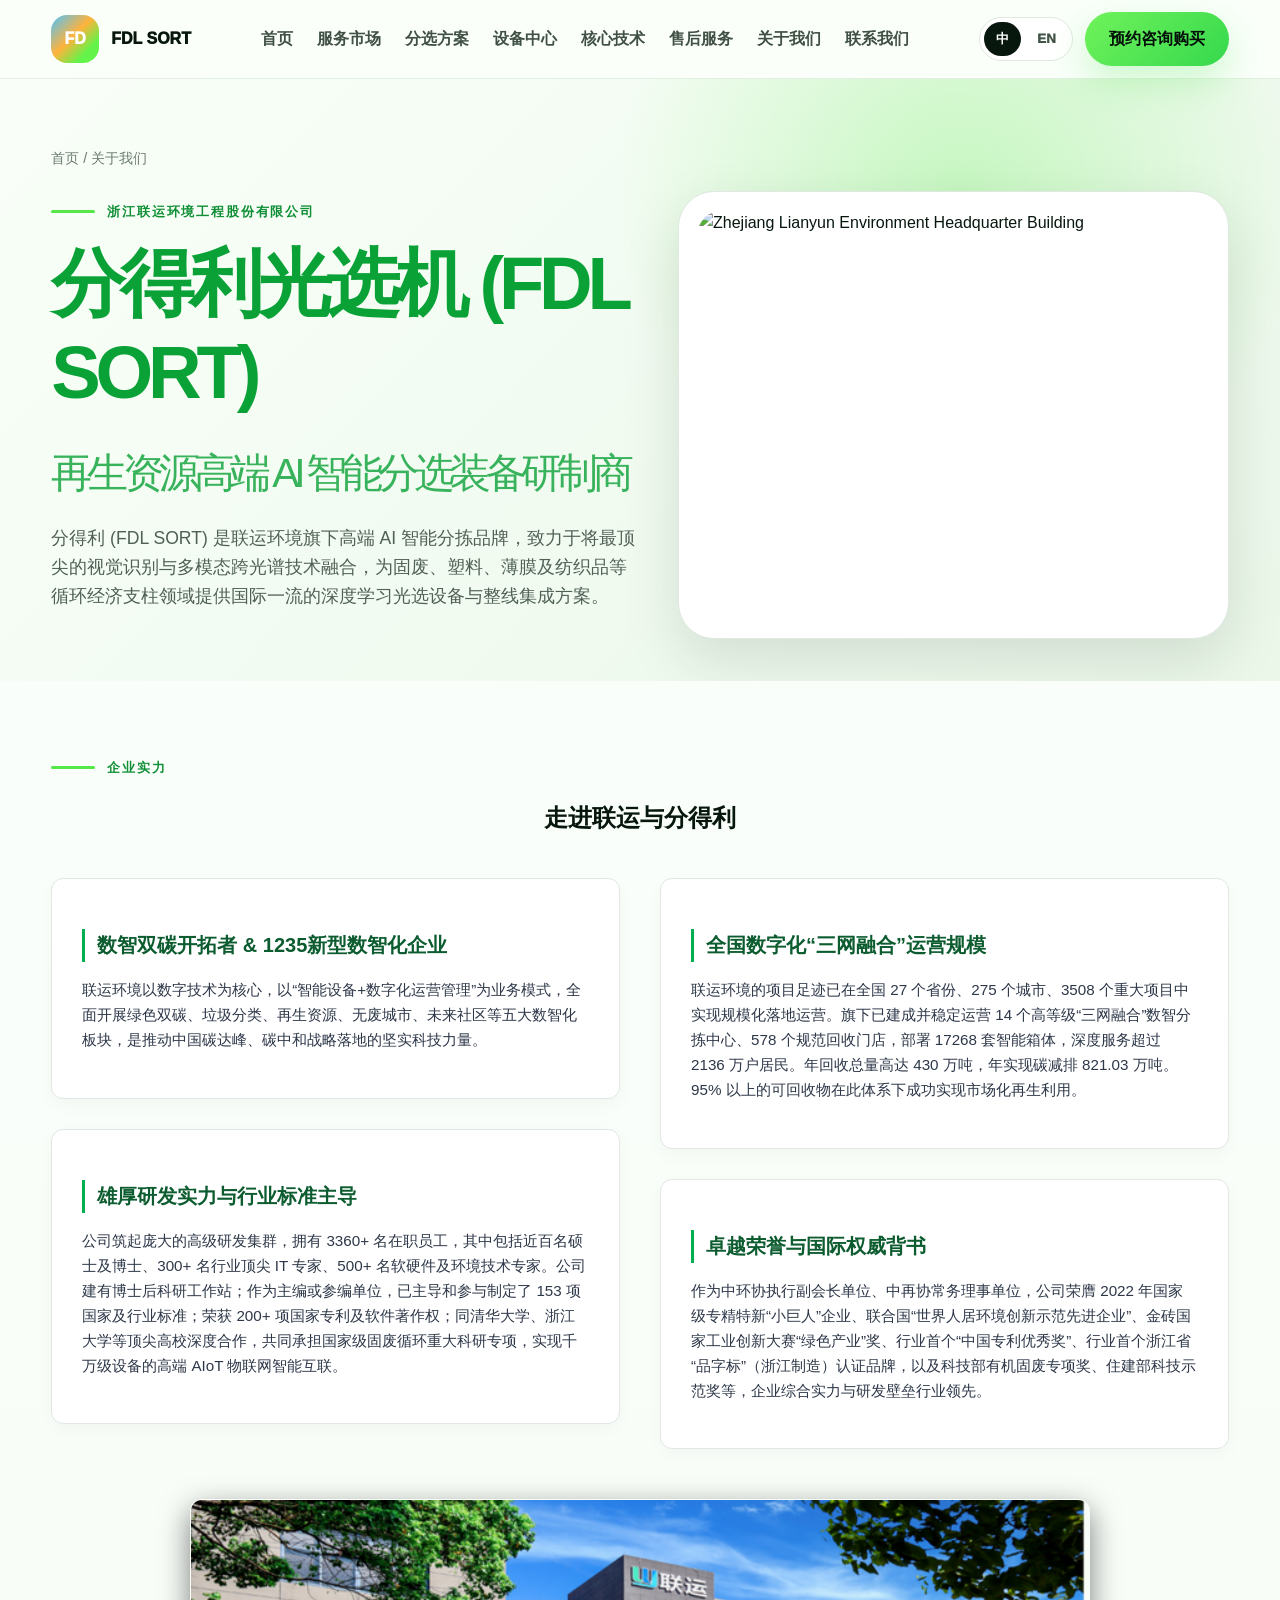
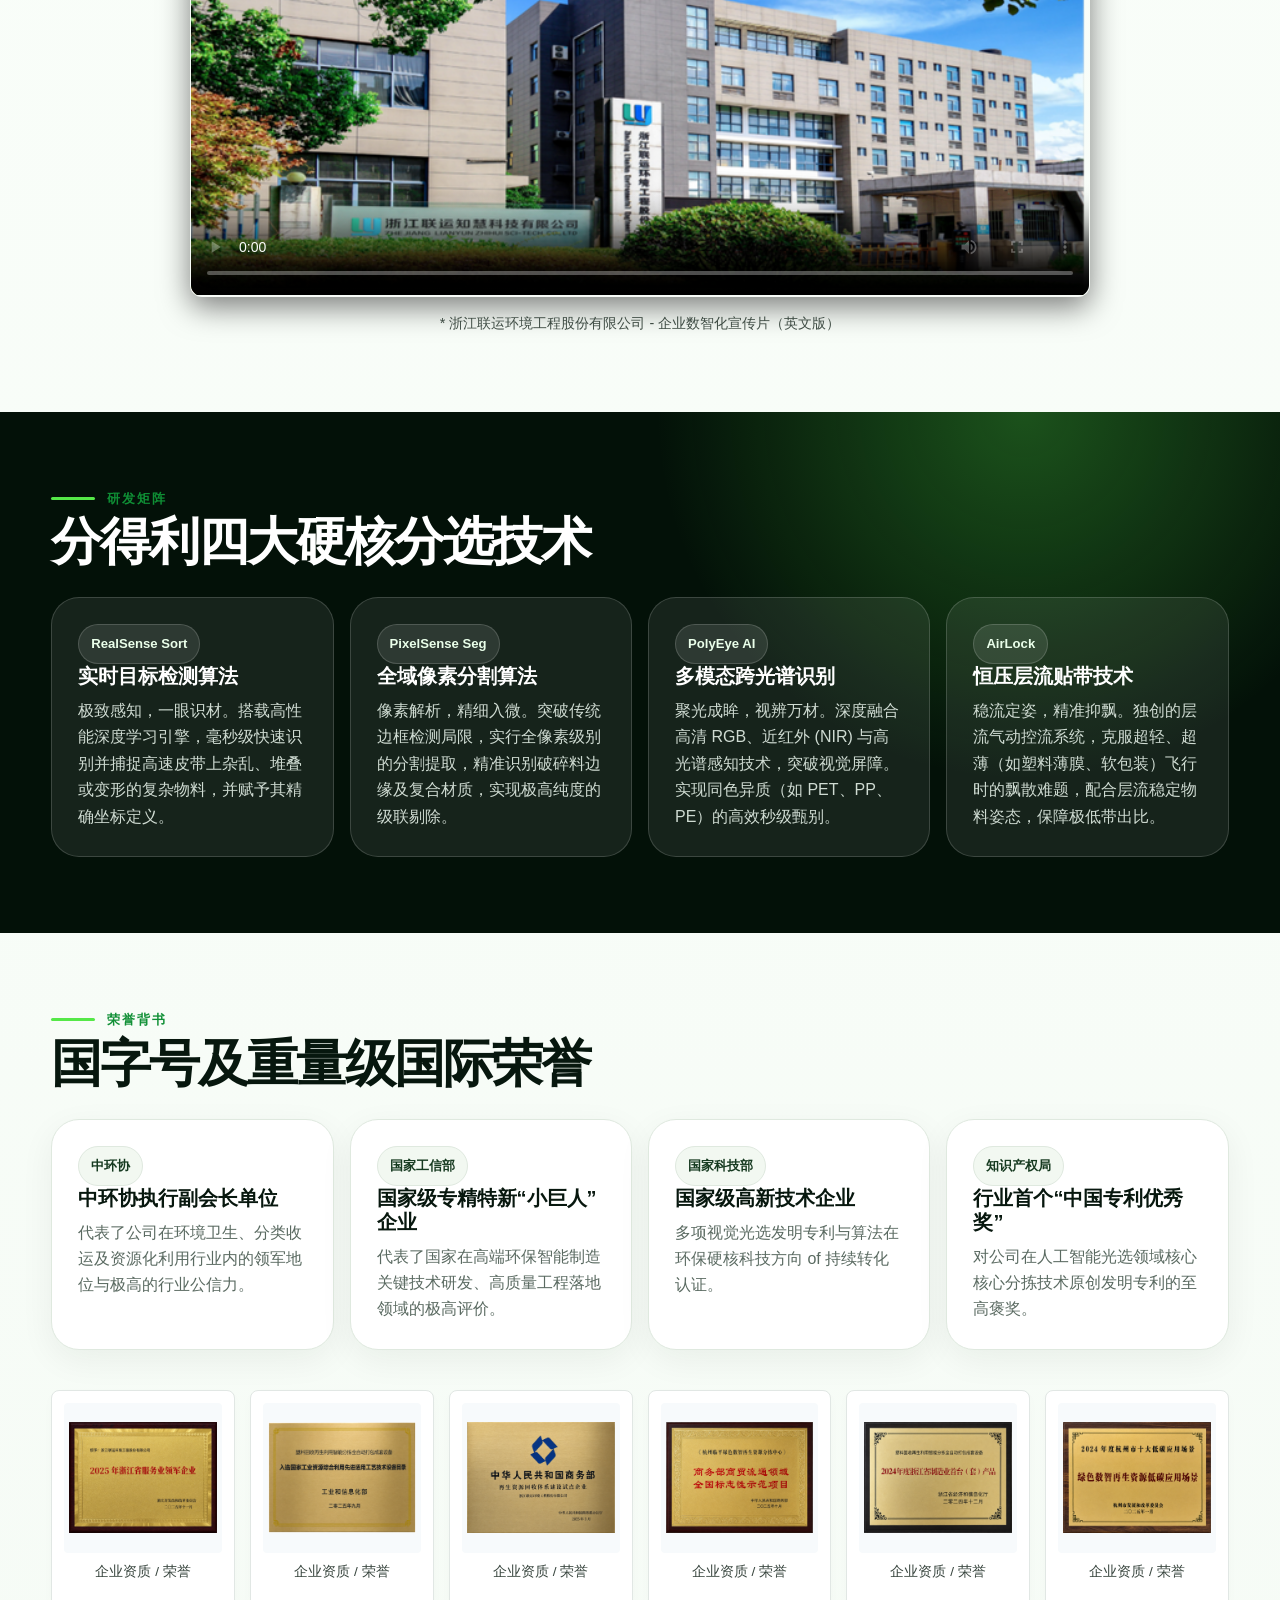
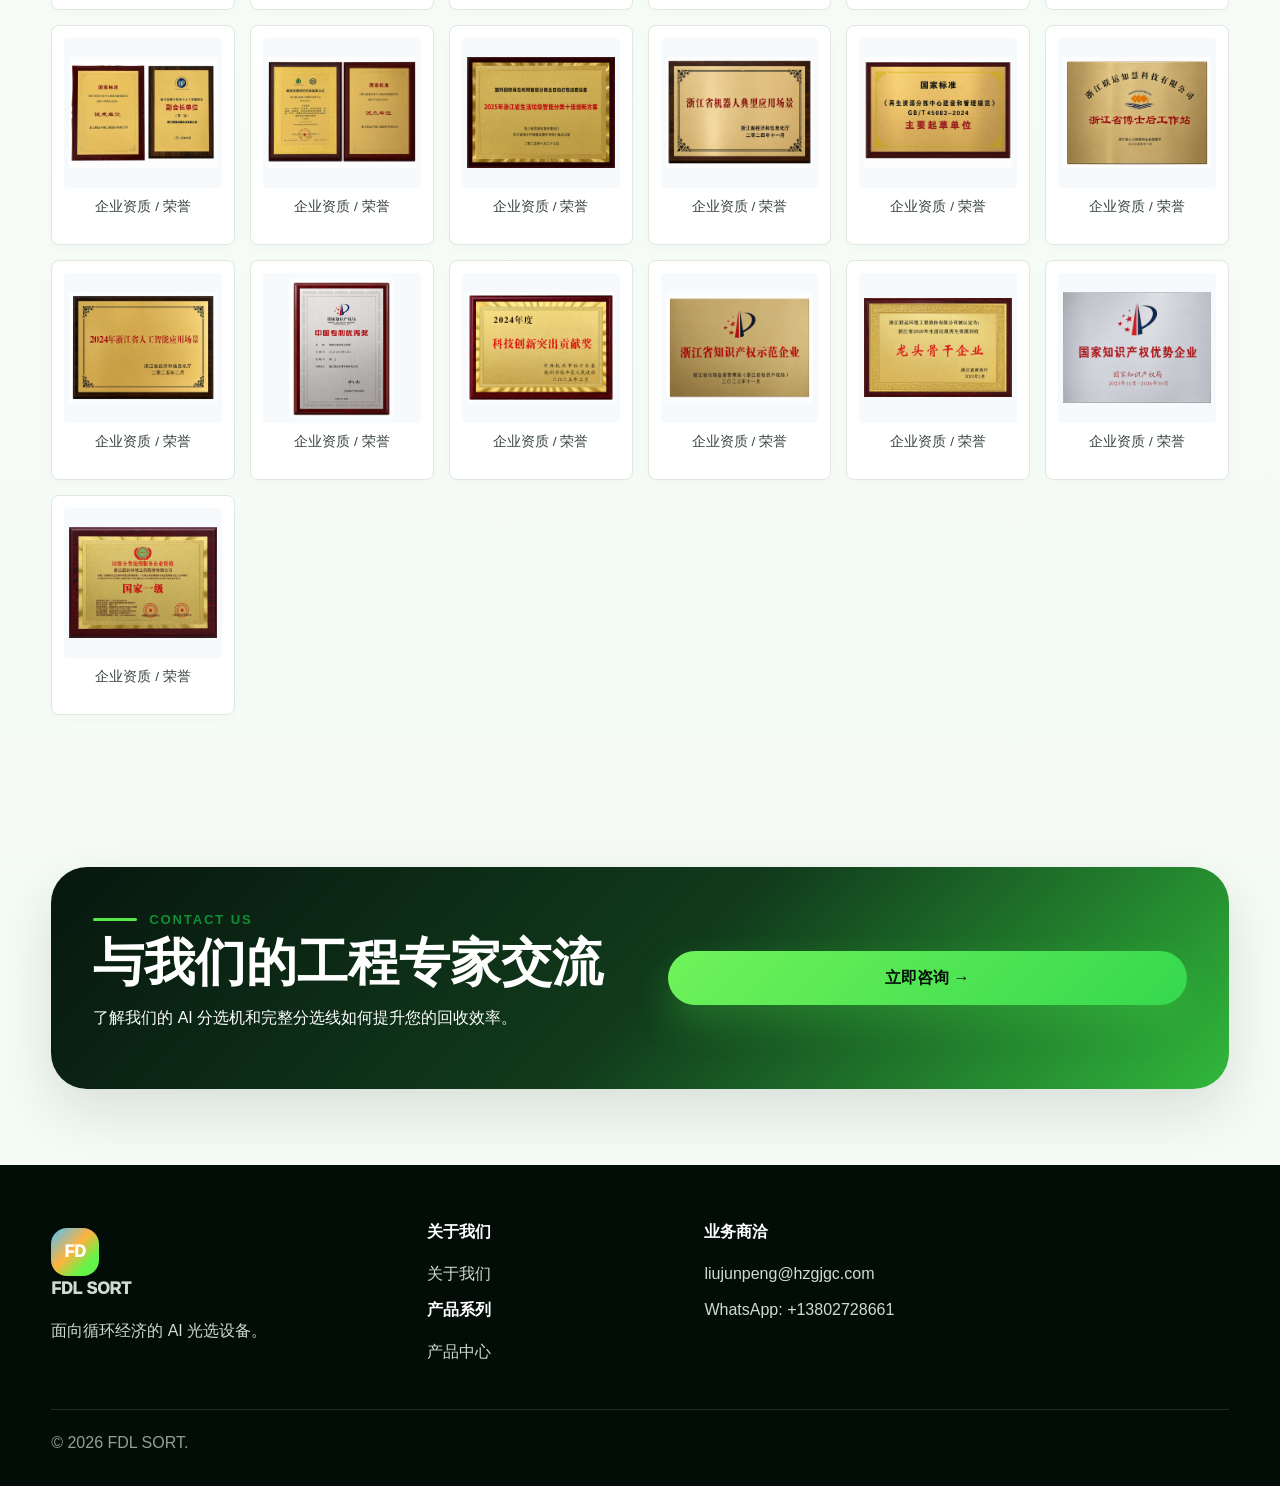
==== about/index.html @ ff494936 "fix: resolve duplicate elements and completely clean up old _MG_ jpeg medal tags in about page" ====
<!doctype html>
<html lang="zh-CN">
<head>
  <meta charset="utf-8">
  <meta name="viewport" content="width=device-width,initial-scale=1">
  <title>About Us | FDL SORT - Zhejiang Lianyun Environment Engineering Co., Ltd.</title>
  <meta name="description" content="Zhejiang Lianyun Environment Engineering Co., Ltd. (FDL SORT) is a National 'Little Giant' enterprise and a pioneer in digital carbon neutrality, providing premium B2B AI-powered optical sorting solutions.">
  <link rel="canonical" href="https://www.fdlsorterai.com/about/index.html">
  <meta property="og:title" content="About Us | FDL SORT - Lianyun Environment">
  <meta property="og:description" content="A pioneer in digital carbon neutrality and B2B industrial AI sorting equipment.">
  <link rel="stylesheet" href="../assets/css/fdl-products.css">
  
  <!-- JSON-LD Organization Schema -->
  <script type="application/ld+json">
  {
    "@context": "https://schema.org",
    "@type": "Organization",
    "name": "Zhejiang Lianyun Environment Engineering Co., Ltd.",
    "alternateName": "FDL SORT",
    "url": "https://www.fdlsorterai.com",
    "logo": "https://sc02.alicdn.com/kf/Aab0599ae97874d00b9bb85f86b69fee8d.png",
    "foundingDate": "2013",
    "numberOfEmployees": "3360",
    "contactPoint": {
      "@type": "ContactPoint",
      "telephone": "+13802728661",
      "contactType": "sales",
      "email": "liujunpeng@hzgjgc.com"
    }
  }
  </script>
  <style>
    /* Custom inline enhancements for medals grid and video layout within products.css */
    .medal-grid {
      display: grid;
      grid-template-columns: repeat(auto-fill, minmax(180px, 1fr));
      gap: 15px;
      margin-top: 40px;
    }
    .medal-card {
      background: #ffffff;
      border: 1px solid #e1e7e4;
      border-radius: 8px;
      padding: 12px;
      text-align: center;
      transition: transform 0.3s ease, box-shadow 0.3s ease;
      box-shadow: 0 4px 12px rgba(0,0,0,0.02);
    }
    .medal-card:hover {
      transform: scale(1.03);
      box-shadow: 0 8px 20px rgba(0,0,0,0.06);
    }
    .medal-card img {
      width: 100%;
      height: 150px;
      object-fit: contain;
      background: #f7fafc;
      border-radius: 4px;
      padding: 5px;
    }
    .video-container {
      max-width: 900px;
      margin: 40px auto 10px;
      border-radius: 12px;
      overflow: hidden;
      box-shadow: 0 10px 30px rgba(0,0,0,0.5);
      border: 1px solid rgba(255,255,255,0.1);
    }
    video {
      width: 100%;
      display: block;
    }
    .video-note {
      max-width: 900px;
      margin: 0 auto;
      text-align: center;
      font-size: 0.85em;
      opacity: 0.6;
      padding: 0 15px;
    }
  </style>
</head>
<body data-title-zh="关于我们 | FDL SORT" data-title-en="About Us | FDL SORT">
  <header class="header">
    <div class="container nav">
      <a class="logo" href="/index.html">
        <span class="logo-mark">FD</span>
        <span>FDL SORT</span>
      </a>
      <nav class="nav-links">
        <a class="i18n" href="/index.html" data-zh="首页" data-en="Home">首页</a>
        <a class="i18n" href="/index.html#markets" data-zh="服务市场" data-en="Markets">服务市场</a>
        <a class="i18n" href="/index.html#solutions" data-zh="分选方案" data-en="Solutions">分选方案</a>
        <a class="i18n" href="/products/index.html" data-zh="设备中心" data-en="Products">设备中心</a>
        <a class="i18n" href="/index.html#technology" data-zh="核心技术" data-en="Technology">核心技术</a>
        <a class="i18n" href="/index.html#services" data-zh="售后服务" data-en="Service">售后服务</a>
        <a class="i18n" href="/about/index.html" data-zh="关于我们" data-en="About Us">关于我们</a>
        <a class="i18n" href="/index.html#contact" data-zh="联系我们" data-en="Contact">联系我们</a>
      </nav>
      <div class="nav-right">
        <div class="lang-switch" aria-label="Language switch">
          <button class="lang-choice active" type="button" data-set-lang="zh">中</button>
          <button class="lang-choice" type="button" data-set-lang="en">EN</button>
        </div>
        <a class="btn i18n" href="/index.html#contact" data-zh="预约咨询购买" data-en="Request Quote">预约咨询购买</a>
      </div>
      <button class="hamburger" id="hamburger">☰</button>
    </div>
    <div id="mobilePanel" class="mobile-panel">
      <a class="i18n" href="/index.html" data-zh="首页" data-en="Home">首页</a>
      <a class="i18n" href="/products/index.html" data-zh="设备中心" data-en="Products">设备中心</a>
      <a class="i18n" href="/about/index.html" data-zh="关于我们" data-en="About Us">关于我们</a>
      <a class="i18n" href="/index.html#contact" data-zh="联系我们" data-en="Contact">联系我们</a>
    </div>
  </header>

  <main>
    <!-- Hero Area -->
    <section class="hero">
      <div class="container">
        <div class="breadcrumb i18n" data-zh="首页 / 关于我们" data-en="Home / About Us">首页 / 关于我们</div>
        <div class="hero-grid">
          <div>
            <div class="eyebrow i18n" data-zh="浙江联运环境工程股份有限公司" data-en="Zhejiang Lianyun Environment Engineering Co., Ltd.">浙江联运环境工程股份有限公司</div>
            <h1 style="line-height:1.2">
              <span class="i18n" data-zh="分得利光选机 (FDL SORT)" data-en="FDL SORT Optical Sorter">分得利光选机 (FDL SORT)</span>
              <br>
              <span style="font-size:0.55em; opacity:0.8; font-weight: 500;" class="i18n" 
                    data-zh="再生资源高端 AI 智能分选装备研制商" 
                    data-en="Premium B2B Industrial AI Optical Sorting Systems">
                    再生资源高端 AI 智能分选装备研制商
              </span>
            </h1>
            <p class="lead i18n" 
               data-zh="分得利 (FDL SORT) 是联运环境旗下高端 AI 智能分拣品牌，致力于将最顶尖的视觉识别与多模态跨光谱技术融合，为固废、塑料、薄膜及纺织品等循环经济支柱领域提供国际一流的深度学习光选设备与整线集成方案。" 
               data-en="FDL SORT is the premium B2B AI sorting brand under Lianyun Environment, fusing state-of-the-art computer vision, multi-spectral sensing, and deep learning algorithms to provide world-class optical sorting equipment and turnkey integration solutions for plastics, film, textiles and MSW streams.">
               分得利 (FDL SORT) 是联运环境旗下高端 AI 智能分拣品牌，致力于将最顶尖的视觉识别与多模态跨光谱技术融合，为固废、塑料、薄膜及纺织品等循环经济支柱领域提供国际一流的深度学习光选设备与整线集成方案。
            </p>
          </div>
          <div class="hero-media">
            <div class="hero-media-card">
              <img class="product-contain" src="../assets/img/about/lianyun-main.jpg" alt="Zhejiang Lianyun Environment Headquarter Building">
            </div>
          </div>
        </div>
      </div>
    </section>

    <!-- Company Profile (企业简介) -->
    <section class="section">
      <div class="container">
        <div class="section-head" style="text-align: center; margin-bottom: 40px;">
          <div class="eyebrow i18n" data-zh="企业实力" data-en="Corporate Strength">企业实力</div>
          <h2 class="i18n" data-zh="走进联运与分得利" data-en="About Lianyun & FDL SORT">走进联运与分得利</h2>
        </div>

        <!-- Rich Content Dual-Column Grid -->
        <div style="display: grid; grid-template-columns: repeat(auto-fit, minmax(340px, 1fr)); gap: 40px; margin-bottom: 50px;">
          <!-- Left Column -->
          <div style="display: flex; flex-direction: column; gap: 30px;">
            <div style="background: #ffffff; border: 1px solid #e1e7e4; padding: 30px; border-radius: 12px; box-shadow: 0 6px 18px rgba(0, 0, 0, 0.03);">
              <h3 class="i18n" style="color: #0c5c30; font-weight: 700; margin-bottom: 12px; font-size: 1.25em; border-left: 3px solid #00b050; padding-left: 12px;" 
                  data-zh="数智双碳开拓者 & 1235新型数智化企业" 
                  data-en="Pioneer in Digital Carbon Neutrality & 1235 Model">
                  数智双碳开拓者 & 1235新型数智化企业
              </h3>
              <p class="i18n" style="font-size: 0.95em; line-height: 1.65; color: #2d3748;"
                 data-zh="联运环境以数字技术为核心，以“智能设备+数字化运营管理”为业务模式，全面开展绿色双碳、垃圾分类、再生资源、无废城市、未来社区等五大数智化板块，是推动中国碳达峰、碳中和战略落地的坚实科技力量。"
                 data-en="By integrating 'intelligent hardware + digital operations,' we drive five core business sectors: green carbon solutions, waste classification, renewable resources, zero-waste cities, and future neighborhoods. FDL SORT is a robust technological force pushing dual-carbon goals into reality.">
                 联运环境以数字技术为核心，以“智能设备+数字化运营管理”为业务模式，全面开展绿色双碳、垃圾分类、再生资源、无废城市、未来社区等五大数智化板块，是推动中国碳达峰、碳中和战略落地的坚实科技力量。
              </p>
            </div>
            
            <div style="background: #ffffff; border: 1px solid #e1e7e4; padding: 30px; border-radius: 12px; box-shadow: 0 6px 18px rgba(0, 0, 0, 0.03);">
              <h3 class="i18n" style="color: #0c5c30; font-weight: 700; margin-bottom: 12px; font-size: 1.25em; border-left: 3px solid #00b050; padding-left: 12px;" 
                  data-zh="雄厚研发实力与行业标准主导" 
                  data-en="World-Class R&D & Standardization Leader">
                  雄厚研发实力与行业标准主导
              </h3>
              <p class="i18n" style="font-size: 0.95em; line-height: 1.65; color: #2d3748;"
                 data-zh="公司筑起庞大的高级研发集群，拥有 3360+ 名在职员工，其中包括近百名硕士及博士、300+ 名行业顶尖 IT 专家、500+ 名软硬件及环境技术专家。公司建有博士后科研工作站；作为主编或参编单位，已主导和参与制定了 153 项国家及行业标准；荣获 200+ 项国家专利及软件著作权；同清华大学、浙江大学等顶尖高校深度合作，共同承担国家级固废循环重大科研专项，实现千万级设备的高端 AIoT 物联网智能互联。"
                 data-en="Empowered by a workforce of 3360+ employees—including nearly 100 master's/Ph.D. researchers, 300+ IT software specialists, and 500+ technical engineers. We host a prestigious Postdoctoral Research Station, have led the formulation of 153 national and industrial standards, and own 200+ patents and software copyrights. Collaborating closely with Tsinghua and Zhejiang University, we undertake massive national solid waste research projects, securing real-time AIoT cloud connection for tens of millions of industrial devices.">
                 公司筑起庞大的高级研发集群，拥有 3360+ 名在职员工，其中包括近百名硕士及博士、300+ 名行业顶尖 IT 专家、500+ 名软硬件及环境技术专家。公司建有博士后科研工作站；作为主编或参编单位，已主导和参与制定了 153 项国家及行业标准；荣获 200+ 项国家专利及软件著作权；同清华大学、浙江大学等顶尖高校深度合作，共同承担国家级固废循环重大科研专项，实现千万级设备的高端 AIoT 物联网智能互联。
              </p>
            </div>
          </div>

          <!-- Right Column -->
          <div style="display: flex; flex-direction: column; gap: 30px;">
            <div style="background: #ffffff; border: 1px solid #e1e7e4; padding: 30px; border-radius: 12px; box-shadow: 0 6px 18px rgba(0, 0, 0, 0.03);">
              <h3 class="i18n" style="color: #0c5c30; font-weight: 700; margin-bottom: 12px; font-size: 1.25em; border-left: 3px solid #00b050; padding-left: 12px;" 
                  data-zh="全国数字化“三网融合”运营规模" 
                  data-en="Massive 'Three-Way Fusion' Operations">
                  全国数字化“三网融合”运营规模
              </h3>
              <p class="i18n" style="font-size: 0.95em; line-height: 1.65; color: #2d3748;"
                 data-zh="联运环境的项目足迹已在全国 27 个省份、275 个城市、3508 个重大项目中实现规模化落地运营。旗下已建成并稳定运营 14 个高等级“三网融合”数智分拣中心、578 个规范回收门店，部署 17268 套智能箱体，深度服务超过 2136 万户居民。年回收总量高达 430 万吨，年实现碳减排 821.03 万吨。95% 以上的可回收物在此体系下成功实现市场化再生利用."
                 data-en="Our projects span 27 provinces, 275 cities, and 3508 successful deployments nationwide. We operate 14 high-capacity digital 'three-way fusion' sorting centers, 578 standardized recycling stations, and 17,268 smart bins, serving over 21.36 million households. With an annual recovery capacity of 4.3 million tons, we achieve 8.21 million tons of CO2 emissions reduction yearly. Over 95% of recyclables in our system successfully enter market-driven circular processing.">
                 联运环境的项目足迹已在全国 27 个省份、275 个城市、3508 个重大项目中实现规模化落地运营。旗下已建成并稳定运营 14 个高等级“三网融合”数智分拣中心、578 个规范回收门店，部署 17268 套智能箱体，深度服务超过 2136 万户居民。年回收总量高达 430 万吨，年实现碳减排 821.03 万吨。95% 以上的可回收物在此体系下成功实现市场化再生利用。
              </p>
            </div>
            
            <div style="background: #ffffff; border: 1px solid #e1e7e4; padding: 30px; border-radius: 12px; box-shadow: 0 6px 18px rgba(0, 0, 0, 0.03);">
              <h3 class="i18n" style="color: #0c5c30; font-weight: 700; margin-bottom: 12px; font-size: 1.25em; border-left: 3px solid #00b050; padding-left: 12px;" 
                  data-zh="卓越荣誉与国际权威背书" 
                  data-en="Elite Qualifications & Global Recognition">
                  卓越荣誉与国际权威背书
              </h3>
              <p class="i18n" style="font-size: 0.95em; line-height: 1.65; color: #2d3748;"
                 data-zh="作为中环协执行副会长单位、中再协常务理事单位，公司荣膺 2022 年国家级专精特新“小巨人”企业、联合国“世界人居环境创新示范先进企业”、金砖国家工业创新大赛“绿色产业”奖、行业首个“中国专利优秀奖”、行业首个浙江省“品字标”（浙江制造）认证品牌，以及科技部有机固废专项奖、住建部科技示范奖等，企业综合实力与研发壁垒行业领先。"
                 data-en="Serving as Executive Vice President Unit of China Association of Urban Environmental Sanitation (CAUES) and Standing Director Unit of China National Resources Recycling Association (CRRA). Our achievements are recognized globally: National-level 'Little Giant' enterprise, UN World Habitat Award, BRICS Industrial Innovation Award (Green Industry), CNIPA's China Patent Excellence Award, Zhejiang 'Pin' Brand Certification, MOST Organic Waste Special Award, and MOHURD Sci-Tech Demonstration Award.">
                 作为中环协执行副会长单位、中再协常务理事单位，公司荣膺 2022 年国家级专精特新“小巨人”企业、联合国“世界人居环境创新示范先进企业”、金砖国家工业创新大赛“绿色产业”奖、行业首个“中国专利优秀奖”、行业首个浙江省“品字标”（浙江制造）认证品牌，以及科技部有机固废专项奖、住建部科技示范奖等，企业综合实力与研发壁垒行业领先。
              </p>
            </div>
          </div>
        </div>

        <!-- Corporate Video Block -->
        <div class="video-container">
          <video id="promoVideo" controls poster="../assets/img/about/lianyun-building.png">
            <source src="https://pub-fdde593068c545e889a0589a2160548f.r2.dev/promo.mp4.mp4" type="video/mp4">
            Your browser does not support the video tag.
          </video>
        </div>
        <p class="video-note i18n" 
           style="text-align: center; margin-top: 15px; font-size: 0.9em; opacity: 0.75;"
           data-zh="* 浙江联运环境工程股份有限公司 - 企业数智化宣传片（英文版）" 
           data-en="* Zhejiang Lianyun Environment Engineering Co., Ltd. - Corporate Digital Promo Video (English)">
           * 浙江联运环境工程股份有限公司 - 企业数智化宣传片（英文版）
        </p>
      </div>
    </section>

    <!-- Core Technologies (核心技术优势) -->
    <section class="section dark-band">
      <div class="container">
        <div class="section-title">
          <div>
            <div class="eyebrow i18n" data-zh="研发矩阵" data-en="R&D Advantage">研发矩阵</div>
            <h2 class="i18n" data-zh="分得利四大硬核分选技术" data-en="FDL SORT Four Core Technologies">分得利四大硬核分选技术</h2>
          </div>
        </div>

        <div class="grid-4">
          <div class="card">
            <div class="pill">RealSense Sort</div>
            <h3 class="i18n" data-zh="实时目标检测算法" data-en="Real-time Detection">实时目标检测算法</h3>
            <p class="i18n" 
               data-zh="极致感知，一眼识材。搭载高性能深度学习引擎，毫秒级快速识别并捕捉高速皮带上杂乱、堆叠或变形的复杂物料，并赋予其精确坐标定义。" 
               data-en="Perception to the limit, identify materials at first sight. Driven by a high-performance deep learning engine, it identifies cluttered, stacked or heavily deformed objects on high-speed belts in milliseconds.">
               极致感知，一眼识材。搭载高性能深度学习引擎，毫秒级快速识别并捕捉高速皮带上杂乱、堆叠或变形的复杂物料，并赋予其精确坐标定义。
            </p>
          </div>

          <div class="card">
            <div class="pill">PixelSense Seg</div>
            <h3 class="i18n" data-zh="全域像素分割算法" data-en="Pixel-level Segmentation">全域像素分割算法</h3>
            <p class="i18n" 
               data-zh="像素解析，精细入微。突破传统边框检测局限，实行全像素级别的分割提取，精准识别破碎料边缘及复合材质，实现极高纯度的级联剔除。" 
               data-en="Precision down to pixels, incredibly detailed. Going beyond simple box-detections to implement pixel-level segmentation, capturing precise boundaries of flakes and multi-layered items for ultra-high purity.">
               像素解析，精细入微。突破传统边框检测局限，实行全像素级别的分割提取，精准识别破碎料边缘及复合材质，实现极高纯度的级联剔除。
            </p>
          </div>

          <div class="card">
            <div class="pill">PolyEye AI</div>
            <h3 class="i18n" data-zh="多模态跨光谱识别" data-en="Multi-spectral Fusion">多模态跨光谱识别</h3>
            <p class="i18n" 
               data-zh="聚光成眸，视辨万材。深度融合高清 RGB、近红外 (NIR) 与高光谱感知技术，突破视觉屏障。实现同色异质（如 PET、PP、PE）的高效秒级甄别。" 
               data-en="Lens to eyes, classify everything. Fusing high-res RGB, NIR, and hyperspectral imaging to see beyond the visible spectrum. Reliably separating materials of identical color but different polymers in seconds.">
               聚光成眸，视辨万材。深度融合高清 RGB、近红外 (NIR) 与高光谱感知技术，突破视觉屏障。实现同色异质（如 PET、PP、PE）的高效秒级甄别。
            </p>
          </div>

          <div class="card">
            <div class="pill">AirLock</div>
            <h3 class="i18n" data-zh="恒压层流贴带技术" data-en="Laminar Flow Stabilization">恒压层流贴带技术</h3>
            <p class="i18n" 
               data-zh="稳流定姿，精准抑飘。独创的层流气动控流系统，克服超轻、超薄（如塑料薄膜、软包装）飞行时的飘散难题，配合层流稳定物料姿态，保障极低带出比。" 
               data-en="Stable flow, precise ejection. Our patented aerodynamic airflow control overcomes the drift challenges of ultra-light, ultra-thin flexible polyolefins and films, maintaining an incredibly low carry-over ratio.">
               稳流定姿，精准抑飘。独创的层流气动控流系统，克服超轻、超薄（如塑料薄膜、软包装）飞行时的飘散难题，配合层流稳定物料姿态，保障极低带出比。
            </p>
          </div>
        </div>
      </div>
    </section>

    <!-- Awards & Honors (荣誉资质) -->
    <section class="section">
      <div class="container">
        <div class="section-title">
          <div>
            <div class="eyebrow i18n" data-zh="荣誉背书" data-en="Credentials">荣誉背书</div>
            <h2 class="i18n" data-zh="国字号及重量级国际荣誉" data-en="Key Honors & International Recognition">国字号及重量级国际荣誉</h2>
          </div>
        </div>

        <div class="grid-4">
          <div class="card">
            <div class="pill i18n" data-zh="中环协" data-en="CAUES">中环协</div>
            <h3 class="i18n" data-zh="中环协执行副会长单位" data-en="Executive Vice President Unit of CAUES">中环协执行副会长单位</h3>
            <p class="i18n" 
               data-zh="代表了公司在环境卫生、分类收运及资源化利用行业内的领军地位与极高的行业公信力。" 
               data-en="Standing as the Executive Vice President of the China Association of Urban Environmental Sanitation (CAUES), proving our absolute leadership in the environmental industry.">
               代表了公司在环境卫生、分类收运及资源化利用行业内的领军地位与极高的行业公信力。
            </p>
          </div>

          <div class="card">
            <div class="pill i18n" data-zh="国家工信部" data-en="Ministry of Industry (MIIT)">国家工信部</div>
            <h3 class="i18n" data-zh="国家级专精特新“小巨人”企业" data-en="National 'Little Giant' Enterprise">国家级专精特新“小巨人”企业</h3>
            <p class="i18n" data-zh="代表了国家在高端环保智能制造关键技术研发、高质量工程落地领域的极高评价。" data-en="A highly regarded national accolade signifying leadership in R&D and high-quality industrial manufacturing.">代表了国家在高端环保智能制造关键技术研发、高质量工程落地领域的极高评价。</p>
          </div>

          <div class="card">
            <div class="pill i18n" data-zh="国家科技部" data-en="Ministry of Science (MOST)">国家科技部</div>
            <h3 class="i18n" data-zh="国家级高新技术企业" data-en="National High-tech Enterprise">国家级高新技术企业</h3>
            <p class="i18n" data-zh="多项视觉光选发明专利与算法在环保硬核科技方向 of 持续转化认证。" data-en="Awarded for continuous technological conversion of several visual sorting and algorithmic patents.">多项视觉光选发明专利与算法在环保硬核科技方向 of 持续转化认证。</p>
          </div>

          <div class="card">
            <div class="pill i18n" data-zh="知识产权局" data-en="CNIPA">知识产权局</div>
            <h3 class="i18n" data-zh="行业首个“中国专利优秀奖”" data-en="China Patent Excellence Award">行业首个“中国专利优秀奖”</h3>
            <p class="i18n" data-zh="对公司在人工智能光选领域核心核心分拣技术原创发明专利的至高褒奖。" data-en="The first in the sorting industry to receive this national patent award, honoring core invention patents.">对公司在人工智能光选领域核心核心分拣技术原创发明专利的至高褒奖。</p>
          </div>
        </div>

        <!-- Real Medal Pictures Showcase -->
        <div class="medal-grid">
          <div class="medal-card">
            <img src="../assets/img/about/medals/medal-1.png" alt="FDL SORT Patent - 1">
            <p class="i18n" style="font-size:0.85em; margin-top:8px; opacity: 0.8;" data-zh="企业资质 / 荣誉" data-en="Patent & Honors">企业资质 / 荣誉</p>
          </div>
          <div class="medal-card">
            <img src="../assets/img/about/medals/medal-2.png" alt="FDL SORT Patent - 2">
            <p class="i18n" style="font-size:0.85em; margin-top:8px; opacity: 0.8;" data-zh="企业资质 / 荣誉" data-en="Patent & Honors">企业资质 / 荣誉</p>
          </div>
          <div class="medal-card">
            <img src="../assets/img/about/medals/medal-3.png" alt="FDL SORT Patent - 3">
            <p class="i18n" style="font-size:0.85em; margin-top:8px; opacity: 0.8;" data-zh="企业资质 / 荣誉" data-en="Patent & Honors">企业资质 / 荣誉</p>
          </div>
          <div class="medal-card">
            <img src="../assets/img/about/medals/medal-4.png" alt="FDL SORT Patent - 4">
            <p class="i18n" style="font-size:0.85em; margin-top:8px; opacity: 0.8;" data-zh="企业资质 / 荣誉" data-en="Patent & Honors">企业资质 / 荣誉</p>
          </div>
          <div class="medal-card">
            <img src="../assets/img/about/medals/medal-5.png" alt="FDL SORT Patent - 5">
            <p class="i18n" style="font-size:0.85em; margin-top:8px; opacity: 0.8;" data-zh="企业资质 / 荣誉" data-en="Patent & Honors">企业资质 / 荣誉</p>
          </div>
          <div class="medal-card">
            <img src="../assets/img/about/medals/medal-6.png" alt="FDL SORT Patent - 6">
            <p class="i18n" style="font-size:0.85em; margin-top:8px; opacity: 0.8;" data-zh="企业资质 / 荣誉" data-en="Patent & Honors">企业资质 / 荣誉</p>
          </div>
          <div class="medal-card">
            <img src="../assets/img/about/medals/medal-7.png" alt="FDL SORT Patent - 7">
            <p class="i18n" style="font-size:0.85em; margin-top:8px; opacity: 0.8;" data-zh="企业资质 / 荣誉" data-en="Patent & Honors">企业资质 / 荣誉</p>
          </div>
          <div class="medal-card">
            <img src="../assets/img/about/medals/medal-8.png" alt="FDL SORT Patent - 8">
            <p class="i18n" style="font-size:0.85em; margin-top:8px; opacity: 0.8;" data-zh="企业资质 / 荣誉" data-en="Patent & Honors">企业资质 / 荣誉</p>
          </div>
          <div class="medal-card">
            <img src="../assets/img/about/medals/medal-9.png" alt="FDL SORT Patent - 9">
            <p class="i18n" style="font-size:0.85em; margin-top:8px; opacity: 0.8;" data-zh="企业资质 / 荣誉" data-en="Patent & Honors">企业资质 / 荣誉</p>
          </div>
          <div class="medal-card">
            <img src="../assets/img/about/medals/medal-10.png" alt="FDL SORT Patent - 10">
            <p class="i18n" style="font-size:0.85em; margin-top:8px; opacity: 0.8;" data-zh="企业资质 / 荣誉" data-en="Patent & Honors">企业资质 / 荣誉</p>
          </div>
          <div class="medal-card">
            <img src="../assets/img/about/medals/medal-11.png" alt="FDL SORT Patent - 11">
            <p class="i18n" style="font-size:0.85em; margin-top:8px; opacity: 0.8;" data-zh="企业资质 / 荣誉" data-en="Patent & Honors">企业资质 / 荣誉</p>
          </div>
          <div class="medal-card">
            <img src="../assets/img/about/medals/medal-12.png" alt="FDL SORT Patent - 12">
            <p class="i18n" style="font-size:0.85em; margin-top:8px; opacity: 0.8;" data-zh="企业资质 / 荣誉" data-en="Patent & Honors">企业资质 / 荣誉</p>
          </div>
          <div class="medal-card">
            <img src="../assets/img/about/medals/medal-13.png" alt="FDL SORT Patent - 13">
            <p class="i18n" style="font-size:0.85em; margin-top:8px; opacity: 0.8;" data-zh="企业资质 / 荣誉" data-en="Patent & Honors">企业资质 / 荣誉</p>
          </div>
          <div class="medal-card">
            <img src="../assets/img/about/medals/medal-14.png" alt="FDL SORT Patent - 14">
            <p class="i18n" style="font-size:0.85em; margin-top:8px; opacity: 0.8;" data-zh="企业资质 / 荣誉" data-en="Patent & Honors">企业资质 / 荣誉</p>
          </div>
          <div class="medal-card">
            <img src="../assets/img/about/medals/medal-15.png" alt="FDL SORT Patent - 15">
            <p class="i18n" style="font-size:0.85em; margin-top:8px; opacity: 0.8;" data-zh="企业资质 / 荣誉" data-en="Patent & Honors">企业资质 / 荣誉</p>
          </div>
          <div class="medal-card">
            <img src="../assets/img/about/medals/medal-16.png" alt="FDL SORT Patent - 16">
            <p class="i18n" style="font-size:0.85em; margin-top:8px; opacity: 0.8;" data-zh="企业资质 / 荣誉" data-en="Patent & Honors">企业资质 / 荣誉</p>
          </div>
          <div class="medal-card">
            <img src="../assets/img/about/medals/medal-17.png" alt="FDL SORT Patent - 17">
            <p class="i18n" style="font-size:0.85em; margin-top:8px; opacity: 0.8;" data-zh="企业资质 / 荣誉" data-en="Patent & Honors">企业资质 / 荣誉</p>
          </div>
          <div class="medal-card">
            <img src="../assets/img/about/medals/medal-18.png" alt="FDL SORT Patent - 18">
            <p class="i18n" style="font-size:0.85em; margin-top:8px; opacity: 0.8;" data-zh="企业资质 / 荣誉" data-en="Patent & Honors">企业资质 / 荣誉</p>
          </div>
          <div class="medal-card">
            <img src="../assets/img/about/medals/medal-19.png" alt="FDL SORT Patent - 19">
            <p class="i18n" style="font-size:0.85em; margin-top:8px; opacity: 0.8;" data-zh="企业资质 / 荣誉" data-en="Patent & Honors">企业资质 / 荣誉</p>
          </div>
        </div>
      </div>
    </section>

    <!-- Inquiry Section -->
    <section class="section" id="inquiry">
      <div class="container">
        <div class="cta">
          <div>
            <div class="eyebrow i18n" data-zh="Contact Us" data-en="Contact Us">Contact Us</div>
            <h2 class="i18n" data-zh="与我们的工程专家交流" data-en="Talk to Our Engineering Experts">与我们的工程专家交流</h2>
            <p class="i18n" data-zh="了解我们的 AI 分选机和完整分选线如何提升您的回收效率。" data-en="Discover how our AI sorting equipment and lines can enhance your recycling efficiency.">了解我们的 AI 分选机和完整分选线如何提升您的回收效率。</p>
          </div>
          <a class="btn i18n" href="/index.html#contact" data-zh="立即咨询 →" data-en="Consult Now →" style="align-self: center;">立即咨询 →</a>
        </div>
      </div>
    </section>
  </main>

  <footer class="footer">
    <div class="container">
      <div class="footer-grid">
        <div>
          <a class="logo" href="/index.html"><span class="logo-mark">FD</span><span>FDL SORT</span></a>
          <p class="i18n" data-zh="面向循环经济的 AI 光选设备。" data-en="AI optical sorting equipment for the circular economy.">面向循环经济的 AI 光选设备。</p>
        </div>
        <div>
          <h4 class="i18n" data-zh="关于我们" data-en="About Us">关于我们</h4>
          <a class="i18n" href="/about/index.html" data-zh="关于我们" data-en="About Us">关于我们</a>
          <h4 class="i18n" data-zh="产品系列" data-en="Products">产品系列</h4>
          <a class="i18n" href="/products/index.html" data-zh="产品中心" data-en="Products">产品中心</a>
        </div>
        <div>
          <h4 class="i18n" data-zh="业务商洽" data-en="Contact">业务商洽</h4>
          <a href="mailto:liujunpeng@hzgjgc.com">liujunpeng@hzgjgc.com</a>
          <span>WhatsApp: +13802728661</span>
        </div>
      </div>
      <div class="footer-bottom">© 2026 FDL SORT.</div>
    </div>
  </footer>

  <!-- Include standard sub-page scripts for language switching and hamburger -->
  <script>
    document.addEventListener('DOMContentLoaded', () => {
      // Language Toggle
      const buttons = document.querySelectorAll('.lang-choice');
      const elements = document.querySelectorAll('.i18n');
      
      function setLanguage(lang) {
        elements.forEach(el => {
          if (el.dataset[lang]) {
            el.innerHTML = el.dataset[lang];
          }
        });
        buttons.forEach(btn => {
          btn.classList.toggle('active', btn.dataset.setLang === lang);
        });
        document.documentElement.lang = lang === 'zh' ? 'zh-CN' : 'en';
      }

      buttons.forEach(btn => {
        btn.addEventListener('click', () => setLanguage(btn.dataset.setLang));
      });

      // Hamburger Menu
      const hamburger = document.getElementById('hamburger');
      const mobilePanel = document.getElementById('mobilePanel');
      if (hamburger && mobilePanel) {
        hamburger.addEventListener('click', () => {
          mobilePanel.classList.toggle('active');
          hamburger.textContent = mobilePanel.classList.contains('active') ? '✕' : '☰';
        });
      }
    });
  </script>
</body>
</html>
---- assets/css/fdl-products.css ----
:root{
  --ink:#07170e;--muted:#5a6a61;--brand:#55e848;--brand-deep:#05351a;--brand-2:#0f8f35;--pale:#f2f8f1;--pale2:#eaf6eb;--line:#dfe9df;--card:#fff;--dark:#031108;--shadow:0 22px 58px rgba(5,32,16,.12);--radius:28px;
}
*{box-sizing:border-box}html{scroll-behavior:smooth}body{margin:0;font-family:Inter,Arial,"PingFang SC","Microsoft YaHei",sans-serif;color:var(--ink);background:linear-gradient(180deg,#fbfffb 0%,#f4faf4 100%);line-height:1.65}a{text-decoration:none;color:inherit}img{display:block;max-width:100%}.container{width:min(1180px,92vw);margin:0 auto}.eyebrow{display:flex;align-items:center;gap:12px;color:var(--brand-2);font-weight:900;letter-spacing:.14em;text-transform:uppercase;font-size:.82rem}.eyebrow:before{content:"";width:44px;height:3px;background:var(--brand);border-radius:99px}.btn{display:inline-flex;align-items:center;justify-content:center;gap:10px;border:0;border-radius:999px;padding:14px 24px;font-weight:900;background:linear-gradient(135deg,#70f35a,#35d84e);color:#031108;cursor:pointer;box-shadow:0 16px 36px rgba(75,226,71,.25);transition:.22s}.btn:hover{transform:translateY(-2px);box-shadow:0 18px 44px rgba(64,220,72,.34)}.btn.secondary{background:#fff;color:#0b2314;border:1px solid var(--line);box-shadow:none}.btn.dark{background:#06180c;color:#fff}.pill{display:inline-flex;align-items:center;border-radius:999px;background:#f2f8f1;border:1px solid var(--line);padding:8px 12px;font-weight:900;font-size:.82rem;color:#163a20}.header{position:sticky;top:0;z-index:70;background:rgba(250,255,250,.86);backdrop-filter:blur(18px);border-bottom:1px solid rgba(220,235,220,.8)}.nav{min-height:78px;display:flex;align-items:center;justify-content:space-between;gap:18px}.logo{display:flex;align-items:center;gap:12px;font-weight:950}.logo-mark{width:48px;height:48px;border-radius:16px;background:linear-gradient(135deg,#4cc2ff 0%,#ffb23c 45%,#64f348 76%);display:grid;place-items:center;color:#fff;font-weight:950}.nav-links{display:flex;align-items:center;gap:24px;font-weight:900;color:#405045}.nav-links a:hover{color:var(--brand-2)}.nav-right{display:flex;align-items:center;gap:12px}.lang{width:48px;height:48px;display:grid;place-items:center;border-radius:50%;border:1px solid var(--line);background:#fff;font-weight:900}.hamburger{display:none;border:0;background:#fff;border-radius:14px;padding:10px 13px;font-size:22px}.mobile-panel{display:none}.hero{position:relative;overflow:hidden;background:radial-gradient(circle at 75% 20%,rgba(87,237,70,.28),transparent 32%),linear-gradient(135deg,#f9fff8 0%,#eaf7e9 100%);padding:68px 0 42px}.hero-grid{display:grid;grid-template-columns:1.03fr .97fr;gap:42px;align-items:center}.breadcrumb{font-size:.9rem;color:#6b7a70;margin-bottom:20px}.hero h1{font-size:clamp(2.6rem,5.8vw,5.6rem);line-height:.9;letter-spacing:-.07em;margin:16px 0 18px}.hero h1 span{color:#0aa137}.lead{font-size:1.1rem;color:#506057;max-width:680px}.hero-actions{display:flex;gap:12px;flex-wrap:wrap;margin-top:28px}.hero-media{position:relative}.hero-media-card{background:#fff;border:1px solid var(--line);border-radius:36px;padding:18px;box-shadow:var(--shadow);overflow:hidden}.hero-media-card img{border-radius:26px;width:100%;height:410px;object-fit:cover;background:#fff}.hero-float{position:absolute;left:18px;bottom:30px;background:rgba(3,17,8,.86);color:#fff;border-radius:24px;padding:18px 20px;max-width:360px;backdrop-filter:blur(12px)}.hero-float strong{font-size:1.1rem}.quick-specs{display:grid;grid-template-columns:repeat(4,1fr);gap:14px;margin-top:34px}.quick-spec{background:#fff;border:1px solid var(--line);border-radius:24px;padding:18px;box-shadow:0 12px 34px rgba(4,30,11,.06)}.quick-spec b{display:block;font-size:1.52rem;line-height:1;color:#07170e}.quick-spec span{display:block;margin-top:8px;color:#5d6e64;font-weight:800}.section{padding:76px 0}.section-title{display:flex;align-items:flex-end;justify-content:space-between;gap:24px;margin-bottom:30px}.section-title h2{font-size:clamp(2rem,4vw,3.35rem);letter-spacing:-.04em;line-height:.98;margin:8px 0 0}.section-title p{max-width:570px;color:var(--muted);margin:0}.grid-3{display:grid;grid-template-columns:repeat(3,1fr);gap:18px}.grid-4{display:grid;grid-template-columns:repeat(4,1fr);gap:16px}.card{background:#fff;border:1px solid var(--line);border-radius:28px;padding:26px;box-shadow:0 10px 34px rgba(5,32,16,.06)}.card h3{margin:0 0 10px;font-size:1.25rem;line-height:1.2}.card p{margin:0;color:var(--muted)}.feature{display:flex;gap:14px}.icon{flex:0 0 42px;width:42px;height:42px;border-radius:14px;background:linear-gradient(135deg,#eafee9,#fff);border:1px solid #d7efd7;display:grid;place-items:center;color:#18a733;font-weight:950}.tabs{margin-top:34px}.tab-buttons{display:flex;gap:10px;flex-wrap:wrap}.tab-button{border:1px solid var(--line);background:#fff;border-radius:999px;padding:13px 17px;font-weight:900;cursor:pointer}.tab-button.active{background:#07170e;color:#fff}.tab-panel{display:none;background:#fff;border:1px solid var(--line);border-radius:30px;padding:30px;margin-top:16px;box-shadow:0 15px 45px rgba(5,32,16,.06)}.tab-panel.active{display:block}.spec-table{width:100%;border-collapse:separate;border-spacing:0;overflow:hidden;border-radius:20px;border:1px solid var(--line)}.spec-table th,.spec-table td{padding:14px 16px;border-bottom:1px solid var(--line);text-align:left}.spec-table th{background:#f4faf4;color:#193823}.spec-table tr:last-child th,.spec-table tr:last-child td{border-bottom:0}.image-split{display:grid;grid-template-columns:.95fr 1.05fr;gap:24px;align-items:center}.manual-img{background:#fff;border-radius:28px;border:1px solid var(--line);padding:12px;box-shadow:var(--shadow)}.manual-img img{border-radius:20px;width:100%;object-fit:cover}.dark-band{background:radial-gradient(circle at 80% 0%,rgba(85,232,72,.3),transparent 32%),#031108;color:#fff}.dark-band .section-title p,.dark-band .card p{color:#cfdbd2}.dark-band .card{background:rgba(255,255,255,.08);border-color:rgba(255,255,255,.16);box-shadow:none}.dark-band .pill{background:rgba(255,255,255,.1);border-color:rgba(255,255,255,.16);color:#eaffea}.products-grid{display:grid;grid-template-columns:repeat(3,1fr);gap:20px}.product-card{display:block;background:#fff;border:1px solid var(--line);border-radius:28px;padding:16px;box-shadow:0 12px 40px rgba(5,32,16,.06);transition:.25s}.product-card:hover{transform:translateY(-5px);box-shadow:var(--shadow);border-color:#bde9bd}.product-card img{width:100%;height:206px;object-fit:cover;border-radius:22px;background:#fff}.product-card h3{font-size:1.4rem;line-height:1.15;margin:18px 6px 8px}.product-card p{color:var(--muted);margin:0 6px 14px}.product-tags{display:grid;grid-template-columns:1fr 1fr;gap:10px;margin:0 6px 8px}.product-tags span{background:#f2f8f1;border-radius:14px;padding:9px 11px;font-weight:900;font-size:.82rem;color:#1b3c27}.cta{background:linear-gradient(135deg,#07170e 0%,#113b1c 52%,#31b83c 100%);color:#fff;border-radius:36px;padding:42px;display:grid;grid-template-columns:1fr .95fr;gap:28px;align-items:center;box-shadow:var(--shadow)}.cta h2{font-size:clamp(2rem,4vw,3.5rem);line-height:.98;margin:8px 0 12px}.quote-form{background:rgba(255,255,255,.12);border:1px solid rgba(255,255,255,.22);border-radius:28px;padding:22px;display:grid;gap:12px}.quote-form input,.quote-form textarea,.quote-form select{width:100%;border:0;border-radius:18px;padding:16px 18px;font:inherit;background:#fff;color:#07170e}.quote-form textarea{min-height:116px}.footer{background:#020d07;color:#cfdcd2;padding:54px 0 30px}.footer-grid{display:grid;grid-template-columns:1.4fr repeat(3,1fr);gap:30px}.footer h4{color:#fff;margin:0 0 16px}.footer p{color:#cfdcd2}.footer a{display:block;color:#cfdcd2;margin:9px 0}.footer-bottom{border-top:1px solid rgba(255,255,255,.13);margin-top:34px;padding-top:20px;color:#91a096}.floating-whatsapp{position:fixed;right:22px;bottom:22px;background:#55e848;color:#031108;border-radius:999px;padding:13px 18px;font-weight:950;box-shadow:0 18px 44px rgba(0,0,0,.22);z-index:90}.related .product-card img{height:150px}.manual-gallery{display:grid;grid-template-columns:repeat(3,1fr);gap:16px}.manual-gallery a{display:block;background:#fff;border:1px solid var(--line);border-radius:24px;padding:10px;box-shadow:0 10px 34px rgba(5,32,16,.05)}.manual-gallery img{border-radius:16px;height:280px;object-fit:cover;width:100%}.page-note{background:#f2f8f1;border:1px dashed #b8d9b8;border-radius:18px;padding:14px 16px;color:#425348;font-size:.95rem}.center{text-align:center}.link-card{display:flex;align-items:center;justify-content:space-between;gap:12px;background:#fff;border:1px solid var(--line);border-radius:22px;padding:18px 20px;font-weight:900}.link-card:hover{border-color:#9de19b;box-shadow:0 10px 32px rgba(5,32,16,.08)}
@media(max-width:980px){.nav-links,.nav-right .btn{display:none}.hamburger{display:block}.mobile-panel.open{display:block;position:absolute;top:78px;left:0;right:0;background:#fff;border-bottom:1px solid var(--line);padding:18px 4vw}.mobile-panel a{display:block;padding:12px 0;font-weight:900;border-bottom:1px solid var(--line)}.hero-grid,.image-split,.cta{grid-template-columns:1fr}.quick-specs,.grid-4{grid-template-columns:repeat(2,1fr)}.products-grid,.grid-3,.manual-gallery{grid-template-columns:1fr 1fr}.footer-grid{grid-template-columns:1fr 1fr}.hero-media-card img{height:330px}}
@media(max-width:640px){.section{padding:54px 0}.hero{padding:42px 0 26px}.quick-specs,.products-grid,.grid-3,.grid-4,.footer-grid,.manual-gallery{grid-template-columns:1fr}.hero h1{font-size:3rem}.hero-media-card img{height:260px}.hero-float{position:static;margin-top:12px;max-width:none}.section-title{display:block}.product-tags{grid-template-columns:1fr}.cta{padding:26px}.manual-gallery img{height:auto}.floating-whatsapp{left:18px;right:18px;text-align:center;justify-content:center}}


/* AI Optical Sorter bilingual/manual extraction update */
.lang-switch{display:inline-flex;align-items:center;gap:4px;background:#fff;border:1px solid var(--line);border-radius:999px;padding:4px}
.lang-choice{border:0;background:transparent;border-radius:999px;padding:8px 12px;font-weight:950;color:#425348;cursor:pointer}
.lang-choice.active{background:#07170e;color:#fff}
.hero-media-card img.product-contain{object-fit:contain;background:#fff}
.grid-2{display:grid;grid-template-columns:1fr;gap:14px}
.manual-derived{background:linear-gradient(180deg,#fbfffb 0%,#eef8ef 100%)}
.manual-extract-grid{display:grid;grid-template-columns:.92fr 1.08fr;gap:22px;align-items:start}
.manual-visual-card{background:#fff;border:1px solid var(--line);border-radius:28px;padding:12px;box-shadow:0 12px 40px rgba(5,32,16,.06)}
.manual-visual-card img{border-radius:20px;width:100%;object-fit:cover;background:#fff}
.manual-visual-card span{display:block;margin-top:10px;color:#5a6a61;font-weight:900;font-size:.92rem;padding:0 4px 4px}
.manual-copy-grid{display:grid;grid-template-columns:1fr 1fr;gap:16px}
.manual-block{background:#fff;border:1px solid var(--line);border-radius:26px;padding:22px;box-shadow:0 10px 34px rgba(5,32,16,.05)}
.manual-block h3{margin:0 0 10px;font-size:1.15rem;line-height:1.25}
.manual-block p{margin:0;color:var(--muted)}
.manual-block ul{margin:0;padding-left:18px;color:var(--muted)}
.manual-block li{margin:6px 0}
.service-web-block{display:grid;grid-template-columns:.92fr 1.08fr;gap:22px;margin-top:20px;align-items:start}
.service-cards{display:grid;grid-template-columns:1fr;gap:14px}
@media(max-width:980px){.manual-extract-grid,.service-web-block{grid-template-columns:1fr}.manual-copy-grid{grid-template-columns:1fr}.lang-switch{display:flex}}


/* v5: native bilingual handbook content - no manual screenshots on AI Optical Sorter page */
.native-flow-card{background:linear-gradient(145deg,#fff,#f3fbf3);border:1px solid var(--line);border-radius:32px;padding:26px;box-shadow:var(--shadow)}
.native-label{display:inline-flex;align-items:center;gap:8px;border-radius:999px;background:#07170e;color:#fff;padding:10px 14px;font-weight:950;margin-bottom:18px}
.flow-steps{display:grid;grid-template-columns:1fr 1fr;gap:14px}
.flow-steps div{position:relative;min-height:152px;background:#fff;border:1px solid var(--line);border-radius:24px;padding:22px;overflow:hidden}
.flow-steps span{position:absolute;right:14px;top:10px;font-size:2.4rem;line-height:1;font-weight:950;color:rgba(68,218,75,.18)}
.flow-steps b{display:block;font-size:1.25rem;margin-bottom:8px}
.flow-steps p{margin:0;color:var(--muted)}
.manual-native{background:linear-gradient(180deg,#fbfffb,#eef8ef)}
.manual-native-grid{display:grid;grid-template-columns:1.05fr .95fr;gap:18px;margin-bottom:38px}
.native-info-card{background:#fff;border:1px solid var(--line);border-radius:30px;padding:28px;box-shadow:0 12px 38px rgba(5,32,16,.06)}
.native-info-card.highlight{background:radial-gradient(circle at 92% 0%,rgba(85,232,72,.25),transparent 36%),#fff}
.native-info-card h3{font-size:1.55rem;line-height:1.15;margin:18px 0 12px}
.native-list{margin:16px 0 0;padding:0;list-style:none;display:grid;gap:12px}
.native-list li{position:relative;padding-left:28px;color:var(--muted)}
.native-list li:before{content:"✓";position:absolute;left:0;top:0;color:#16a637;font-weight:950}
.native-table-wrap,.native-cards-section{margin-top:42px}
.section-title.compact{margin-bottom:18px}
.spec-comparison thead th{background:#07170e;color:#fff}
.scenario-grid .scenario-card{background:#fff;border:1px solid var(--line);border-radius:28px;padding:26px;box-shadow:0 12px 34px rgba(5,32,16,.055)}
.scenario-card span{width:44px;height:44px;display:grid;place-items:center;border-radius:16px;background:#eafee9;color:#129a31;font-weight:950;margin-bottom:18px}
.scenario-card h3{margin:0 0 10px;font-size:1.25rem}
.scenario-card p{margin:0;color:var(--muted)}
.service-native-grid{display:grid;grid-template-columns:repeat(3,1fr);gap:18px}
.service-native-card{background:#fff;border:1px solid var(--line);border-radius:28px;padding:26px;box-shadow:0 12px 34px rgba(5,32,16,.055)}
.service-native-card b{display:inline-flex;border-radius:999px;padding:8px 12px;background:#f2f8f1;color:#129a31;font-size:.84rem}
.service-native-card h3{margin:16px 0 10px;line-height:1.2}
.service-native-card p{margin:0;color:var(--muted)}
@media(max-width:980px){.manual-native-grid,.service-native-grid{grid-template-columns:1fr}.flow-steps{grid-template-columns:1fr 1fr}}
@media(max-width:640px){.flow-steps{grid-template-columns:1fr}}
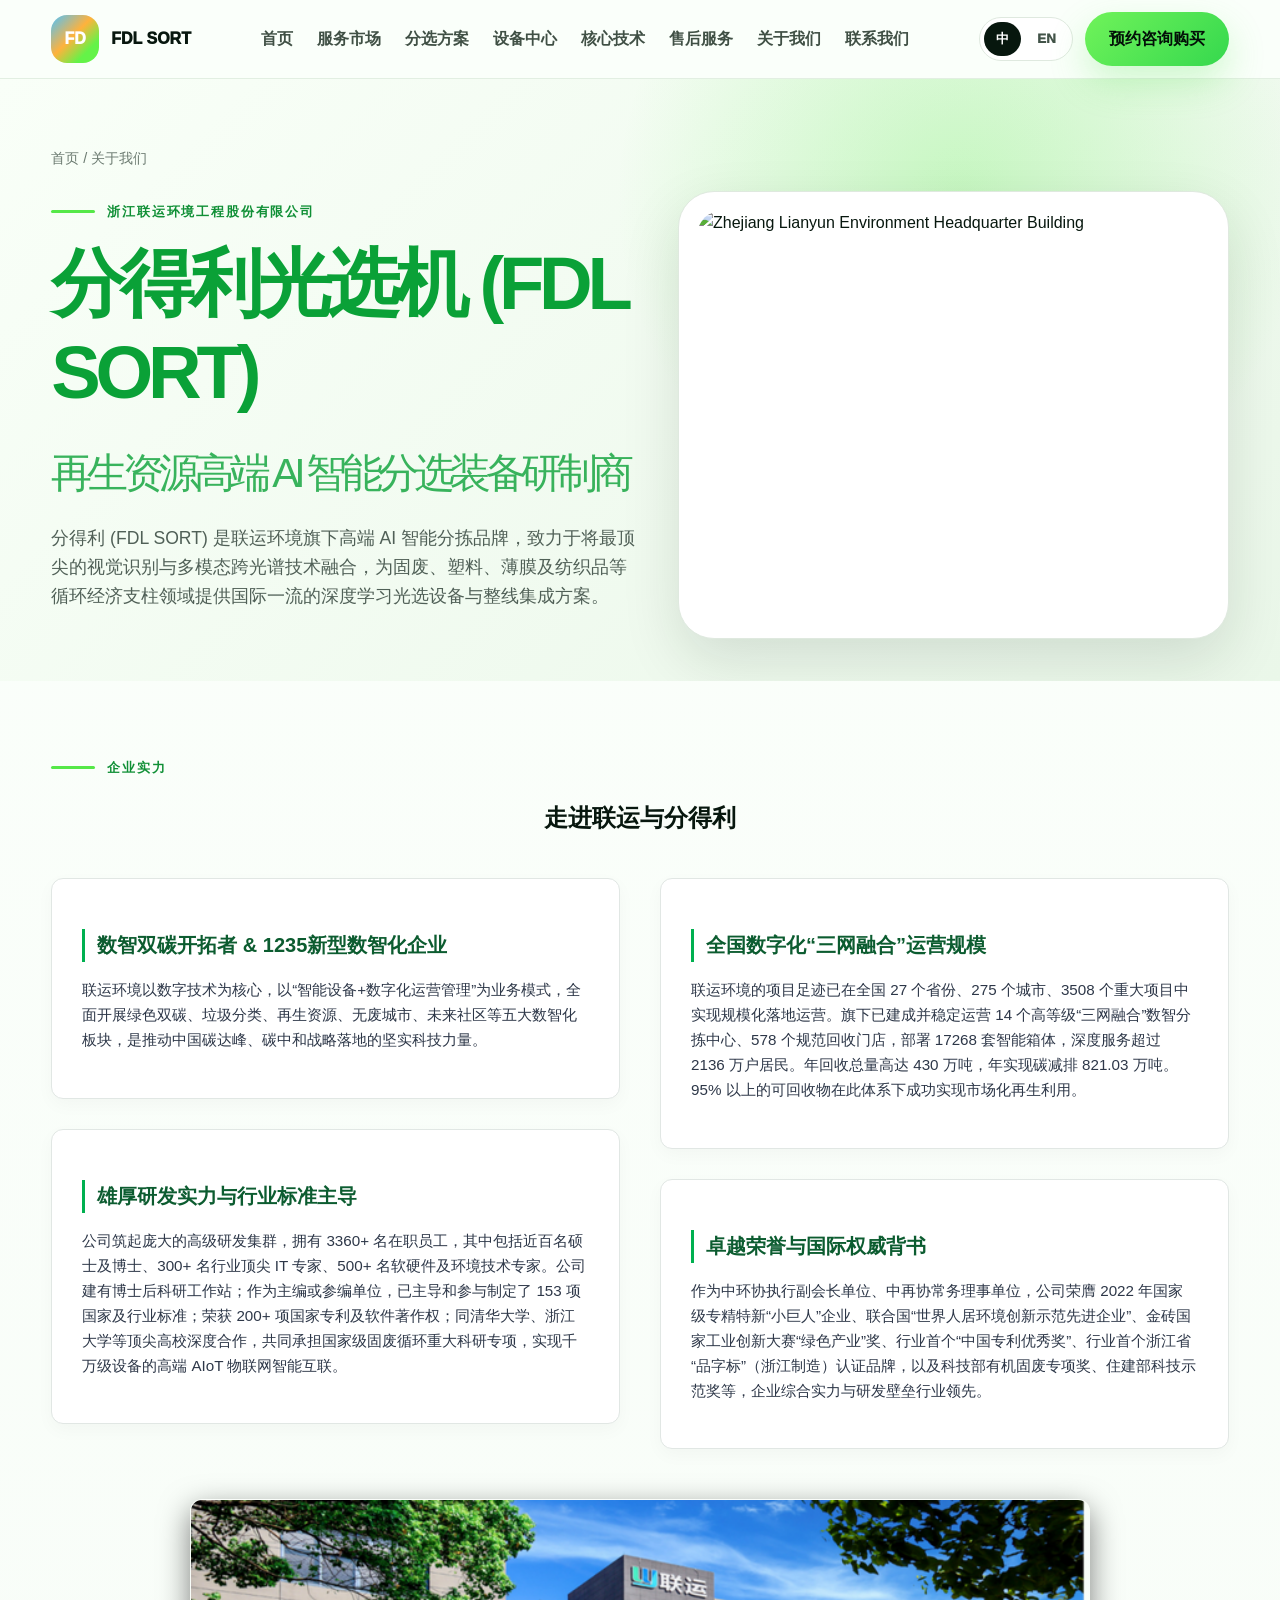
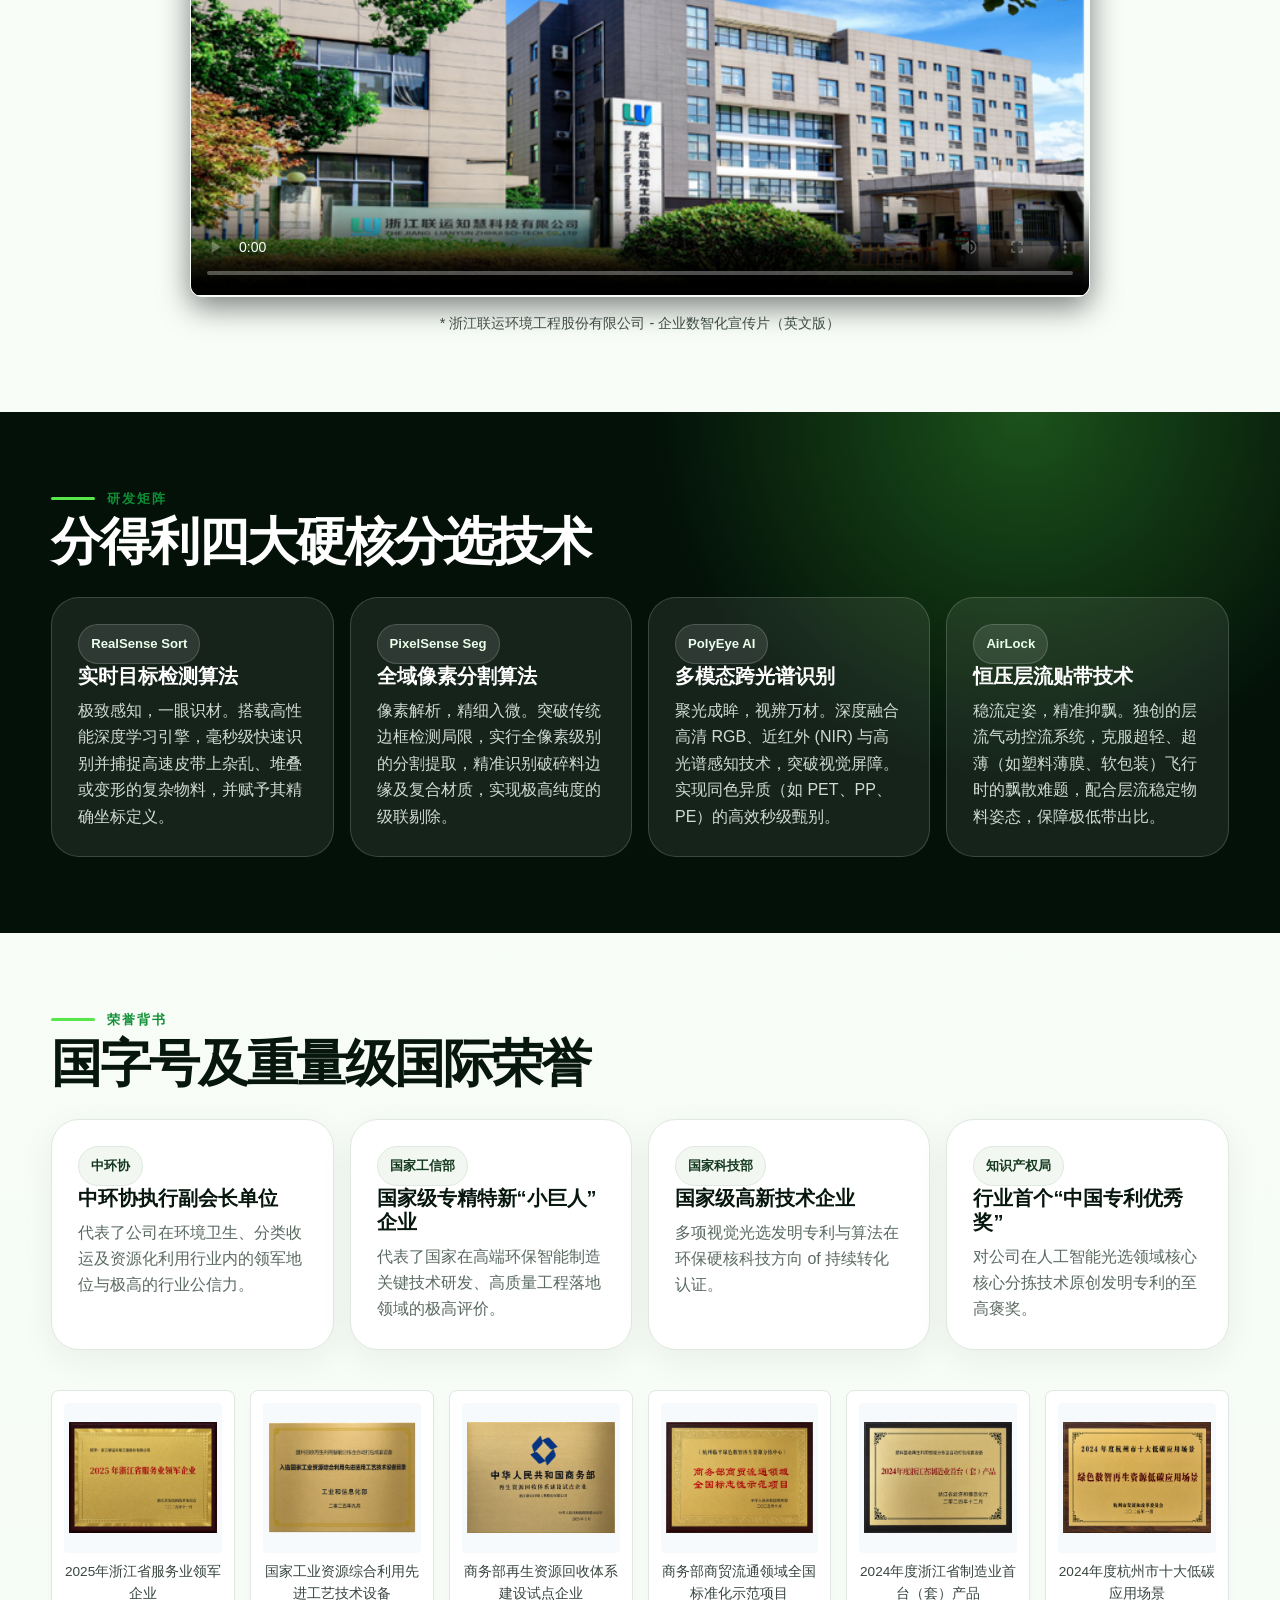
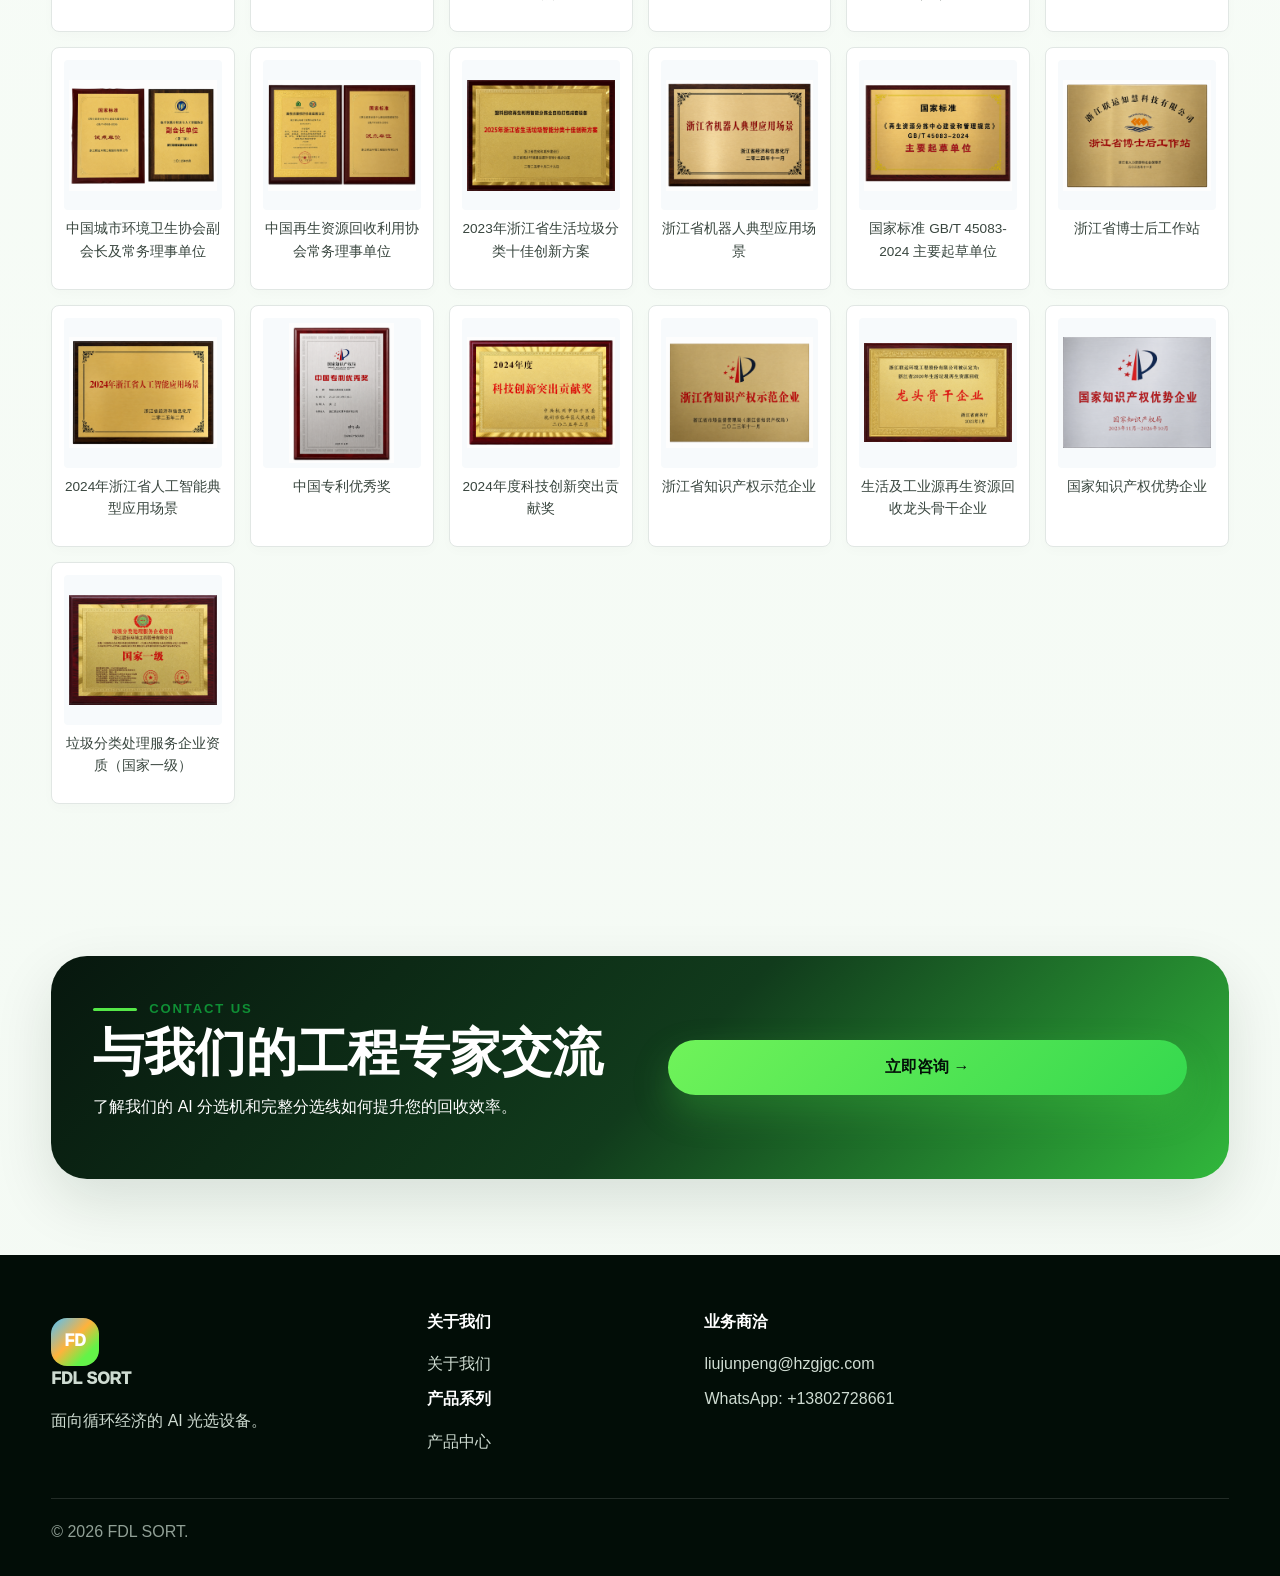
==== commit d4d4a2cc: "feat: replace generic medal captions with official certificate names" ====
--- a/about/index.html
+++ b/about/index.html
@@ -329,79 +329,79 @@
         <div class="medal-grid">
           <div class="medal-card">
             <img src="../assets/img/about/medals/medal-1.png" alt="FDL SORT Patent - 1">
-            <p class="i18n" style="font-size:0.85em; margin-top:8px; opacity: 0.8;" data-zh="企业资质 / 荣誉" data-en="Patent & Honors">企业资质 / 荣誉</p>
+            <p class="i18n" style="font-size:0.85em; margin-top:8px; opacity: 0.8;" data-zh="2025年浙江省服务业领军企业" data-en="2025 Zhejiang Service Industry Leading Enterprise">2025年浙江省服务业领军企业</p>
           </div>
           <div class="medal-card">
             <img src="../assets/img/about/medals/medal-2.png" alt="FDL SORT Patent - 2">
-            <p class="i18n" style="font-size:0.85em; margin-top:8px; opacity: 0.8;" data-zh="企业资质 / 荣誉" data-en="Patent & Honors">企业资质 / 荣誉</p>
+            <p class="i18n" style="font-size:0.85em; margin-top:8px; opacity: 0.8;" data-zh="国家工业资源综合利用先进工艺技术设备" data-en="National Advanced Industrial Resource Process Equipment">国家工业资源综合利用先进工艺技术设备</p>
           </div>
           <div class="medal-card">
             <img src="../assets/img/about/medals/medal-3.png" alt="FDL SORT Patent - 3">
-            <p class="i18n" style="font-size:0.85em; margin-top:8px; opacity: 0.8;" data-zh="企业资质 / 荣誉" data-en="Patent & Honors">企业资质 / 荣誉</p>
+            <p class="i18n" style="font-size:0.85em; margin-top:8px; opacity: 0.8;" data-zh="商务部再生资源回收体系建设试点企业" data-en="Mofcom Renewable Resource Recovery Pilot Enterprise">商务部再生资源回收体系建设试点企业</p>
           </div>
           <div class="medal-card">
             <img src="../assets/img/about/medals/medal-4.png" alt="FDL SORT Patent - 4">
-            <p class="i18n" style="font-size:0.85em; margin-top:8px; opacity: 0.8;" data-zh="企业资质 / 荣誉" data-en="Patent & Honors">企业资质 / 荣誉</p>
+            <p class="i18n" style="font-size:0.85em; margin-top:8px; opacity: 0.8;" data-zh="商务部商贸流通领域全国标准化示范项目" data-en="Mofcom National Commercial Standardization Project">商务部商贸流通领域全国标准化示范项目</p>
           </div>
           <div class="medal-card">
             <img src="../assets/img/about/medals/medal-5.png" alt="FDL SORT Patent - 5">
-            <p class="i18n" style="font-size:0.85em; margin-top:8px; opacity: 0.8;" data-zh="企业资质 / 荣誉" data-en="Patent & Honors">企业资质 / 荣誉</p>
+            <p class="i18n" style="font-size:0.85em; margin-top:8px; opacity: 0.8;" data-zh="2024年度浙江省制造业首台（套）产品" data-en="2024 Zhejiang Manufacturing First Unit (Set) Product">2024年度浙江省制造业首台（套）产品</p>
           </div>
           <div class="medal-card">
             <img src="../assets/img/about/medals/medal-6.png" alt="FDL SORT Patent - 6">
-            <p class="i18n" style="font-size:0.85em; margin-top:8px; opacity: 0.8;" data-zh="企业资质 / 荣誉" data-en="Patent & Honors">企业资质 / 荣誉</p>
+            <p class="i18n" style="font-size:0.85em; margin-top:8px; opacity: 0.8;" data-zh="2024年度杭州市十大低碳应用场景" data-en="2024 Hangzhou Top 10 Low-Carbon Application Scenarios">2024年度杭州市十大低碳应用场景</p>
           </div>
           <div class="medal-card">
             <img src="../assets/img/about/medals/medal-7.png" alt="FDL SORT Patent - 7">
-            <p class="i18n" style="font-size:0.85em; margin-top:8px; opacity: 0.8;" data-zh="企业资质 / 荣誉" data-en="Patent & Honors">企业资质 / 荣誉</p>
+            <p class="i18n" style="font-size:0.85em; margin-top:8px; opacity: 0.8;" data-zh="中国城市环境卫生协会副会长及常务理事单位" data-en="CAUES Vice President & Standing Director Unit">中国城市环境卫生协会副会长及常务理事单位</p>
           </div>
           <div class="medal-card">
             <img src="../assets/img/about/medals/medal-8.png" alt="FDL SORT Patent - 8">
-            <p class="i18n" style="font-size:0.85em; margin-top:8px; opacity: 0.8;" data-zh="企业资质 / 荣誉" data-en="Patent & Honors">企业资质 / 荣誉</p>
+            <p class="i18n" style="font-size:0.85em; margin-top:8px; opacity: 0.8;" data-zh="中国再生资源回收利用协会常务理事单位" data-en="CRRA Standing Director & Core Member Unit">中国再生资源回收利用协会常务理事单位</p>
           </div>
           <div class="medal-card">
             <img src="../assets/img/about/medals/medal-9.png" alt="FDL SORT Patent - 9">
-            <p class="i18n" style="font-size:0.85em; margin-top:8px; opacity: 0.8;" data-zh="企业资质 / 荣誉" data-en="Patent & Honors">企业资质 / 荣誉</p>
+            <p class="i18n" style="font-size:0.85em; margin-top:8px; opacity: 0.8;" data-zh="2023年浙江省生活垃圾分类十佳创新方案" data-en="2023 Zhejiang Top 10 Innovative Waste Classification Solutions">2023年浙江省生活垃圾分类十佳创新方案</p>
           </div>
           <div class="medal-card">
             <img src="../assets/img/about/medals/medal-10.png" alt="FDL SORT Patent - 10">
-            <p class="i18n" style="font-size:0.85em; margin-top:8px; opacity: 0.8;" data-zh="企业资质 / 荣誉" data-en="Patent & Honors">企业资质 / 荣誉</p>
+            <p class="i18n" style="font-size:0.85em; margin-top:8px; opacity: 0.8;" data-zh="浙江省机器人典型应用场景" data-en="Zhejiang Robot Typical Application Scenario">浙江省机器人典型应用场景</p>
           </div>
           <div class="medal-card">
             <img src="../assets/img/about/medals/medal-11.png" alt="FDL SORT Patent - 11">
-            <p class="i18n" style="font-size:0.85em; margin-top:8px; opacity: 0.8;" data-zh="企业资质 / 荣誉" data-en="Patent & Honors">企业资质 / 荣誉</p>
+            <p class="i18n" style="font-size:0.85em; margin-top:8px; opacity: 0.8;" data-zh="国家标准 GB/T 45083-2024 主要起草单位" data-en="Main Drafting Unit of National Standard GB/T 45083-2024">国家标准 GB/T 45083-2024 主要起草单位</p>
           </div>
           <div class="medal-card">
             <img src="../assets/img/about/medals/medal-12.png" alt="FDL SORT Patent - 12">
-            <p class="i18n" style="font-size:0.85em; margin-top:8px; opacity: 0.8;" data-zh="企业资质 / 荣誉" data-en="Patent & Honors">企业资质 / 荣誉</p>
+            <p class="i18n" style="font-size:0.85em; margin-top:8px; opacity: 0.8;" data-zh="浙江省博士后工作站" data-en="Zhejiang Postdoctoral Workstation">浙江省博士后工作站</p>
           </div>
           <div class="medal-card">
             <img src="../assets/img/about/medals/medal-13.png" alt="FDL SORT Patent - 13">
-            <p class="i18n" style="font-size:0.85em; margin-top:8px; opacity: 0.8;" data-zh="企业资质 / 荣誉" data-en="Patent & Honors">企业资质 / 荣誉</p>
+            <p class="i18n" style="font-size:0.85em; margin-top:8px; opacity: 0.8;" data-zh="2024年浙江省人工智能典型应用场景" data-en="2024 Zhejiang AI Typical Application Scenario">2024年浙江省人工智能典型应用场景</p>
           </div>
           <div class="medal-card">
             <img src="../assets/img/about/medals/medal-14.png" alt="FDL SORT Patent - 14">
-            <p class="i18n" style="font-size:0.85em; margin-top:8px; opacity: 0.8;" data-zh="企业资质 / 荣誉" data-en="Patent & Honors">企业资质 / 荣誉</p>
+            <p class="i18n" style="font-size:0.85em; margin-top:8px; opacity: 0.8;" data-zh="中国专利优秀奖" data-en="China Patent Excellence Award">中国专利优秀奖</p>
           </div>
           <div class="medal-card">
             <img src="../assets/img/about/medals/medal-15.png" alt="FDL SORT Patent - 15">
-            <p class="i18n" style="font-size:0.85em; margin-top:8px; opacity: 0.8;" data-zh="企业资质 / 荣誉" data-en="Patent & Honors">企业资质 / 荣誉</p>
+            <p class="i18n" style="font-size:0.85em; margin-top:8px; opacity: 0.8;" data-zh="2024年度科技创新突出贡献奖" data-en="2024 Outstanding Contribution to Sci-Tech Innovation">2024年度科技创新突出贡献奖</p>
           </div>
           <div class="medal-card">
             <img src="../assets/img/about/medals/medal-16.png" alt="FDL SORT Patent - 16">
-            <p class="i18n" style="font-size:0.85em; margin-top:8px; opacity: 0.8;" data-zh="企业资质 / 荣誉" data-en="Patent & Honors">企业资质 / 荣誉</p>
+            <p class="i18n" style="font-size:0.85em; margin-top:8px; opacity: 0.8;" data-zh="浙江省知识产权示范企业" data-en="Zhejiang Intellectual Property Demonstration Enterprise">浙江省知识产权示范企业</p>
           </div>
           <div class="medal-card">
             <img src="../assets/img/about/medals/medal-17.png" alt="FDL SORT Patent - 17">
-            <p class="i18n" style="font-size:0.85em; margin-top:8px; opacity: 0.8;" data-zh="企业资质 / 荣誉" data-en="Patent & Honors">企业资质 / 荣誉</p>
+            <p class="i18n" style="font-size:0.85em; margin-top:8px; opacity: 0.8;" data-zh="生活及工业源再生资源回收龙头骨干企业" data-en="Zhejiang Leading Backbone Enterprise in Recycling">生活及工业源再生资源回收龙头骨干企业</p>
           </div>
           <div class="medal-card">
             <img src="../assets/img/about/medals/medal-18.png" alt="FDL SORT Patent - 18">
-            <p class="i18n" style="font-size:0.85em; margin-top:8px; opacity: 0.8;" data-zh="企业资质 / 荣誉" data-en="Patent & Honors">企业资质 / 荣誉</p>
+            <p class="i18n" style="font-size:0.85em; margin-top:8px; opacity: 0.8;" data-zh="国家知识产权优势企业" data-en="National Intellectual Property Advantage Enterprise">国家知识产权优势企业</p>
           </div>
           <div class="medal-card">
             <img src="../assets/img/about/medals/medal-19.png" alt="FDL SORT Patent - 19">
-            <p class="i18n" style="font-size:0.85em; margin-top:8px; opacity: 0.8;" data-zh="企业资质 / 荣誉" data-en="Patent & Honors">企业资质 / 荣誉</p>
+            <p class="i18n" style="font-size:0.85em; margin-top:8px; opacity: 0.8;" data-zh="垃圾分类处理服务企业资质（国家一级）" data-en="Class-1 Qualification for Waste Classification & Disposal">垃圾分类处理服务企业资质（国家一级）</p>
           </div>
         </div>
       </div>
